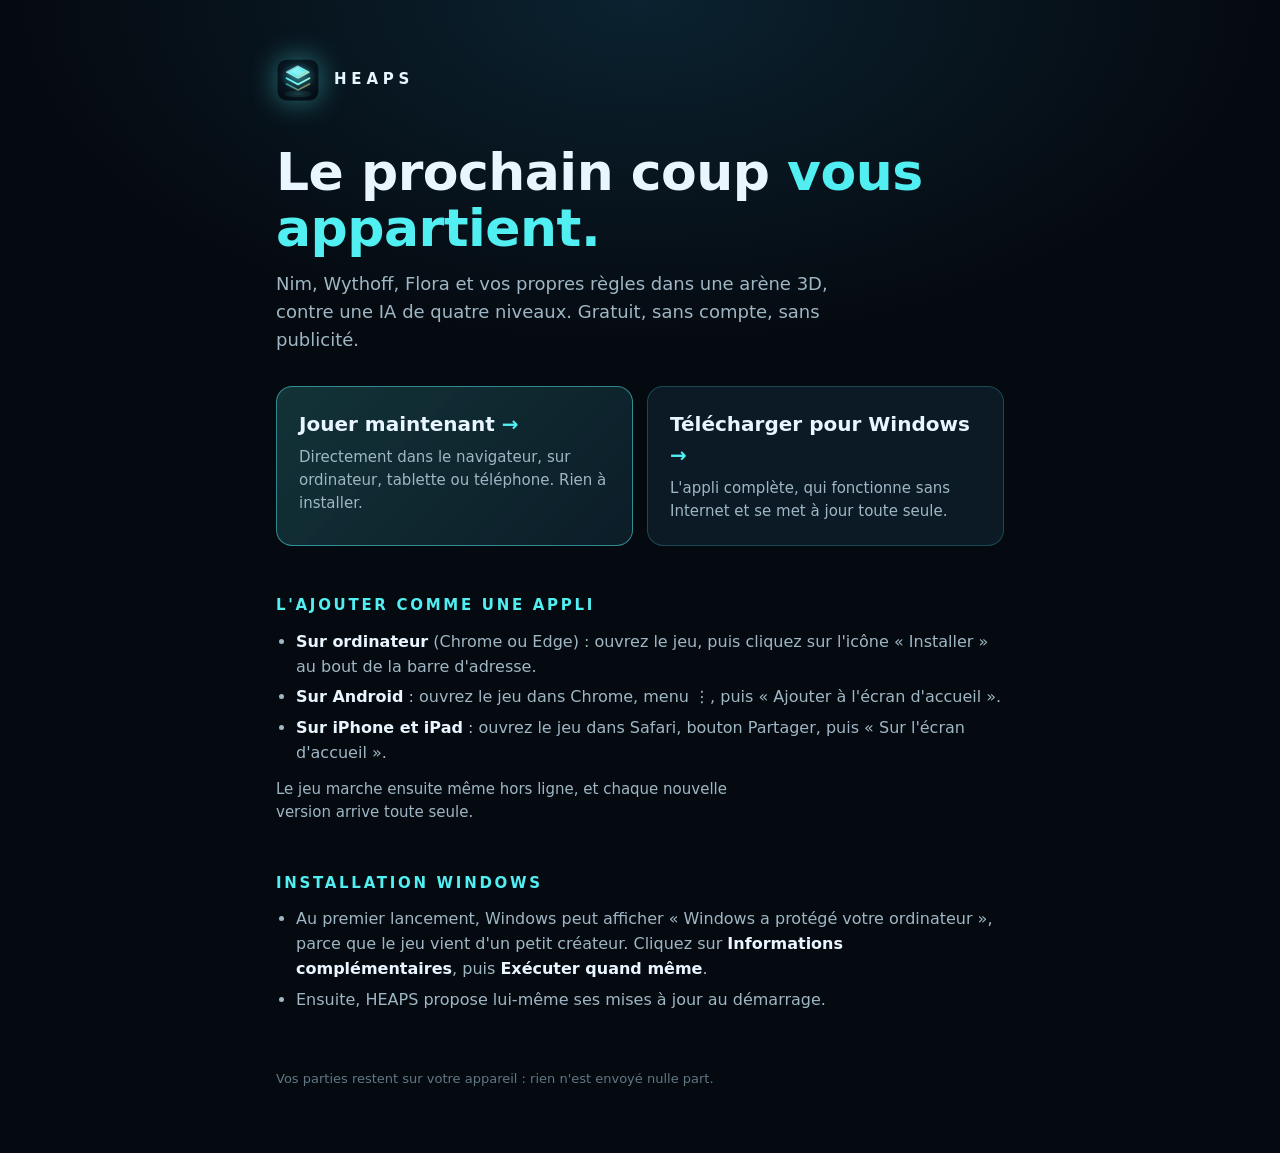
==== index.html @ 8078e32a "Page d'accueil et HEAPS 2.0.0 en version web Co-Authored-By: Claude Opus 5.5 (1M context) <noreply@a" ====
<!doctype html>
<html lang="fr">
<head>
  <meta charset="utf-8">
  <meta name="viewport" content="width=device-width, initial-scale=1">
  <meta name="theme-color" content="#050a10">
  <meta name="color-scheme" content="dark">
  <title>Les jeux de Théo</title>
  <meta name="description" content="HEAPS, le jeu de piles en 3D : jouez dans le navigateur ou installez-le, gratuitement.">
  <link rel="icon" href="heaps-icon.svg" type="image/svg+xml">
  <style>
    :root { --bg: #050a10; --panel: rgba(14, 34, 46, .72); --line: rgba(82, 239, 242, .22); --cyan: #52eff2; --text: #e9f6ff; --muted: #9fb7c4; }
    * { box-sizing: border-box; }
    body { margin: 0; min-height: 100vh; background: radial-gradient(70% 55% at 50% 0%, #0b2230 0%, var(--bg) 70%) fixed, var(--bg); color: var(--text); font: 16px/1.55 'Segoe UI', system-ui, sans-serif; }
    main { max-width: 760px; margin: 0 auto; padding: 56px 16px 64px; }
    header { display: flex; align-items: center; gap: 14px; margin-bottom: 40px; }
    header img { width: 44px; height: 48px; filter: drop-shadow(0 0 14px rgba(82, 239, 242, .45)); }
    header b { font-weight: 700; letter-spacing: .32em; font-size: 15px; }
    h1 { font-size: clamp(34px, 7vw, 52px); line-height: 1.08; margin: 0 0 14px; letter-spacing: -.01em; }
    h1 span { color: var(--cyan); }
    .lead { color: var(--muted); font-size: 18px; margin: 0 0 32px; max-width: 52ch; }
    .choices { display: grid; grid-template-columns: repeat(auto-fit, minmax(260px, 1fr)); gap: 14px; }
    a.card { display: block; padding: 22px; border-radius: 16px; background: var(--panel); border: 1px solid var(--line); color: inherit; text-decoration: none; transition: border-color .2s, transform .2s, box-shadow .2s; }
    a.card:hover, a.card:focus-visible { border-color: var(--cyan); transform: translateY(-2px); box-shadow: 0 10px 40px rgba(82, 239, 242, .12); outline: none; }
    a.card.main { background: linear-gradient(135deg, rgba(82, 239, 242, .18), rgba(14, 34, 46, .8)); border-color: rgba(82, 239, 242, .5); }
    .card strong { display: block; font-size: 20px; margin-bottom: 6px; }
    .card strong::after { content: ' →'; color: var(--cyan); }
    .card p { margin: 0; color: var(--muted); font-size: 15px; }
    h2 { font-size: 15px; letter-spacing: .18em; text-transform: uppercase; color: var(--cyan); margin: 48px 0 12px; font-weight: 600; }
    ul { margin: 0; padding-left: 20px; color: var(--muted); }
    li { margin: 6px 0; }
    li b { color: var(--text); font-weight: 600; }
    footer { margin-top: 56px; color: #5f7884; font-size: 13px; }
  </style>
</head>
<body>
  <main>
    <header><img src="heaps-icon.svg" alt=""><b>HEAPS</b></header>
    <h1>Le prochain coup <span>vous appartient.</span></h1>
    <p class="lead">Nim, Wythoff, Flora et vos propres règles dans une arène 3D, contre une IA de quatre niveaux. Gratuit, sans compte, sans publicité.</p>

    <div class="choices">
      <a class="card main" href="heaps/">
        <strong>Jouer maintenant</strong>
        <p>Directement dans le navigateur, sur ordinateur, tablette ou téléphone. Rien à installer.</p>
      </a>
      <a class="card" href="https://github.com/TheoGir/telechargements/releases/download/heaps-latest/heaps-windows.exe">
        <strong>Télécharger pour Windows</strong>
        <p>L'appli complète, qui fonctionne sans Internet et se met à jour toute seule.</p>
      </a>
    </div>

    <h2>L'ajouter comme une appli</h2>
    <ul>
      <li><b>Sur ordinateur</b> (Chrome ou Edge) : ouvrez le jeu, puis cliquez sur l'icône « Installer » au bout de la barre d'adresse.</li>
      <li><b>Sur Android</b> : ouvrez le jeu dans Chrome, menu ⋮, puis « Ajouter à l'écran d'accueil ».</li>
      <li><b>Sur iPhone et iPad</b> : ouvrez le jeu dans Safari, bouton Partager, puis « Sur l'écran d'accueil ».</li>
    </ul>
    <p class="lead" style="font-size:15px;margin-top:12px">Le jeu marche ensuite même hors ligne, et chaque nouvelle version arrive toute seule.</p>

    <h2>Installation Windows</h2>
    <ul>
      <li>Au premier lancement, Windows peut afficher « Windows a protégé votre ordinateur », parce que le jeu vient d'un petit créateur. Cliquez sur <b>Informations complémentaires</b>, puis <b>Exécuter quand même</b>.</li>
      <li>Ensuite, HEAPS propose lui-même ses mises à jour au démarrage.</li>
    </ul>

    <footer>Vos parties restent sur votre appareil : rien n'est envoyé nulle part.</footer>
  </main>
</body>
</html>
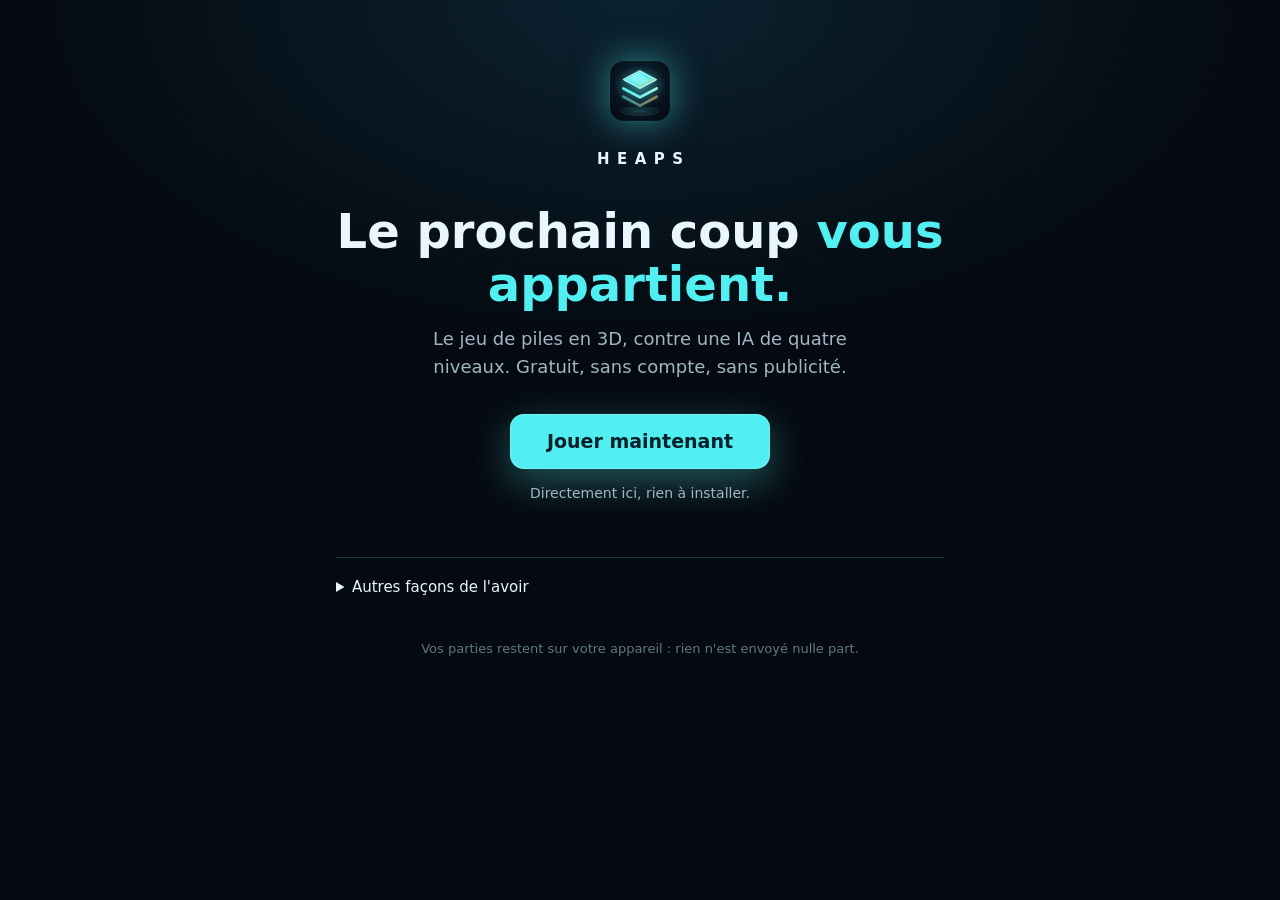
==== commit 9807fce2: "Installer HEAPS en un clic depuis la page d'accueil Un seul bouton adapté à l'appareil : installatio" ====
--- a/index.html
+++ b/index.html
@@ -5,66 +5,107 @@
   <meta name="viewport" content="width=device-width, initial-scale=1">
   <meta name="theme-color" content="#050a10">
   <meta name="color-scheme" content="dark">
-  <title>Les jeux de Théo</title>
-  <meta name="description" content="HEAPS, le jeu de piles en 3D : jouez dans le navigateur ou installez-le, gratuitement.">
+  <title>HEAPS</title>
+  <meta name="description" content="HEAPS, le jeu de piles en 3D : installez-le en un clic, gratuitement.">
   <link rel="icon" href="heaps-icon.svg" type="image/svg+xml">
+  <link rel="manifest" href="manifest.webmanifest">
+  <link rel="apple-touch-icon" href="heaps/apple-touch-icon.png">
   <style>
     :root { --bg: #050a10; --panel: rgba(14, 34, 46, .72); --line: rgba(82, 239, 242, .22); --cyan: #52eff2; --text: #e9f6ff; --muted: #9fb7c4; }
     * { box-sizing: border-box; }
     body { margin: 0; min-height: 100vh; background: radial-gradient(70% 55% at 50% 0%, #0b2230 0%, var(--bg) 70%) fixed, var(--bg); color: var(--text); font: 16px/1.55 'Segoe UI', system-ui, sans-serif; }
-    main { max-width: 760px; margin: 0 auto; padding: 56px 16px 64px; }
-    header { display: flex; align-items: center; gap: 14px; margin-bottom: 40px; }
-    header img { width: 44px; height: 48px; filter: drop-shadow(0 0 14px rgba(82, 239, 242, .45)); }
-    header b { font-weight: 700; letter-spacing: .32em; font-size: 15px; }
-    h1 { font-size: clamp(34px, 7vw, 52px); line-height: 1.08; margin: 0 0 14px; letter-spacing: -.01em; }
+    main { max-width: 640px; margin: 0 auto; padding: 56px 16px 64px; text-align: center; }
+    .logo { width: 64px; height: 70px; filter: drop-shadow(0 0 18px rgba(82, 239, 242, .5)); }
+    .name { display: block; margin: 14px 0 34px; font-weight: 700; letter-spacing: .5em; margin-right: -.5em; font-size: 15px; }
+    h1 { font-size: clamp(32px, 7vw, 48px); line-height: 1.1; margin: 0 0 14px; }
     h1 span { color: var(--cyan); }
-    .lead { color: var(--muted); font-size: 18px; margin: 0 0 32px; max-width: 52ch; }
-    .choices { display: grid; grid-template-columns: repeat(auto-fit, minmax(260px, 1fr)); gap: 14px; }
-    a.card { display: block; padding: 22px; border-radius: 16px; background: var(--panel); border: 1px solid var(--line); color: inherit; text-decoration: none; transition: border-color .2s, transform .2s, box-shadow .2s; }
-    a.card:hover, a.card:focus-visible { border-color: var(--cyan); transform: translateY(-2px); box-shadow: 0 10px 40px rgba(82, 239, 242, .12); outline: none; }
-    a.card.main { background: linear-gradient(135deg, rgba(82, 239, 242, .18), rgba(14, 34, 46, .8)); border-color: rgba(82, 239, 242, .5); }
-    .card strong { display: block; font-size: 20px; margin-bottom: 6px; }
-    .card strong::after { content: ' →'; color: var(--cyan); }
-    .card p { margin: 0; color: var(--muted); font-size: 15px; }
-    h2 { font-size: 15px; letter-spacing: .18em; text-transform: uppercase; color: var(--cyan); margin: 48px 0 12px; font-weight: 600; }
-    ul { margin: 0; padding-left: 20px; color: var(--muted); }
-    li { margin: 6px 0; }
-    li b { color: var(--text); font-weight: 600; }
-    footer { margin-top: 56px; color: #5f7884; font-size: 13px; }
+    .lead { color: var(--muted); font-size: 18px; margin: 0 auto 34px; max-width: 40ch; }
+    .go { display: inline-flex; align-items: center; justify-content: center; gap: 10px; min-width: 260px; padding: 18px 30px; border: 0; border-radius: 14px; background: var(--cyan); color: #04212a; font-family: inherit; font-size: 19px; font-weight: 700; line-height: 1; text-decoration: none; cursor: pointer; box-shadow: 0 0 0 1px rgba(255,255,255,.2) inset, 0 12px 40px rgba(82, 239, 242, .35); transition: transform .15s, box-shadow .15s; }
+    .go:hover, .go:focus-visible { transform: translateY(-2px); box-shadow: 0 0 0 1px rgba(255,255,255,.3) inset, 0 16px 50px rgba(82, 239, 242, .5); outline: none; }
+    .hint { color: var(--muted); font-size: 14px; margin: 14px 0 0; min-height: 1.5em; }
+    .alt { margin-top: 26px; font-size: 15px; color: var(--muted); }
+    .alt a { color: var(--text); }
+    .steps { display: none; text-align: left; margin: 26px auto 0; max-width: 380px; padding: 18px 22px; border-radius: 14px; background: var(--panel); border: 1px solid var(--line); }
+    .steps ol { margin: 0; padding-left: 22px; }
+    .steps li { margin: 8px 0; }
+    .steps b { color: var(--cyan); }
+    details { margin-top: 52px; text-align: left; border-top: 1px solid var(--line); padding-top: 18px; color: var(--muted); font-size: 15px; }
+    summary { cursor: pointer; color: var(--text); }
+    details p { margin: 10px 0; }
+    details a { color: var(--cyan); }
+    footer { margin-top: 40px; color: #5f7884; font-size: 13px; }
   </style>
 </head>
 <body>
   <main>
-    <header><img src="heaps-icon.svg" alt=""><b>HEAPS</b></header>
+    <img class="logo" src="heaps-icon.svg" alt="">
+    <b class="name">HEAPS</b>
     <h1>Le prochain coup <span>vous appartient.</span></h1>
-    <p class="lead">Nim, Wythoff, Flora et vos propres règles dans une arène 3D, contre une IA de quatre niveaux. Gratuit, sans compte, sans publicité.</p>
+    <p class="lead">Le jeu de piles en 3D, contre une IA de quatre niveaux. Gratuit, sans compte, sans publicité.</p>
 
-    <div class="choices">
-      <a class="card main" href="heaps/">
-        <strong>Jouer maintenant</strong>
-        <p>Directement dans le navigateur, sur ordinateur, tablette ou téléphone. Rien à installer.</p>
-      </a>
-      <a class="card" href="https://github.com/TheoGir/telechargements/releases/download/heaps-latest/heaps-windows.exe">
-        <strong>Télécharger pour Windows</strong>
-        <p>L'appli complète, qui fonctionne sans Internet et se met à jour toute seule.</p>
-      </a>
+    <a class="go" id="go" href="heaps/">Jouer maintenant</a>
+    <p class="hint" id="hint">Directement ici, rien à installer.</p>
+
+    <div class="steps" id="ios">
+      <ol>
+        <li>Touchez le bouton <b>Partager</b> en bas de Safari (carré avec une flèche).</li>
+        <li>Choisissez <b>Sur l'écran d'accueil</b>, puis <b>Ajouter</b>.</li>
+      </ol>
     </div>
 
-    <h2>L'ajouter comme une appli</h2>
-    <ul>
-      <li><b>Sur ordinateur</b> (Chrome ou Edge) : ouvrez le jeu, puis cliquez sur l'icône « Installer » au bout de la barre d'adresse.</li>
-      <li><b>Sur Android</b> : ouvrez le jeu dans Chrome, menu ⋮, puis « Ajouter à l'écran d'accueil ».</li>
-      <li><b>Sur iPhone et iPad</b> : ouvrez le jeu dans Safari, bouton Partager, puis « Sur l'écran d'accueil ».</li>
-    </ul>
-    <p class="lead" style="font-size:15px;margin-top:12px">Le jeu marche ensuite même hors ligne, et chaque nouvelle version arrive toute seule.</p>
+    <p class="alt" id="alt"></p>
 
-    <h2>Installation Windows</h2>
-    <ul>
-      <li>Au premier lancement, Windows peut afficher « Windows a protégé votre ordinateur », parce que le jeu vient d'un petit créateur. Cliquez sur <b>Informations complémentaires</b>, puis <b>Exécuter quand même</b>.</li>
-      <li>Ensuite, HEAPS propose lui-même ses mises à jour au démarrage.</li>
-    </ul>
+    <details>
+      <summary>Autres façons de l'avoir</summary>
+      <p><b>Application Windows classique</b> : <a href="https://github.com/TheoGir/telechargements/releases/download/heaps-latest/heaps-windows.exe">heaps-windows.exe</a>. Elle s'installe sans droits administrateur et se met à jour toute seule. Si Windows affiche « Windows a protégé votre ordinateur », cliquez sur « Informations complémentaires » puis « Exécuter quand même » : le jeu vient d'un petit créateur, pas d'un éditeur payant.</p>
+      <p><b>Sur Android</b> : dans Chrome, menu ⋮ puis « Installer l'application ».</p>
+    </details>
 
     <footer>Vos parties restent sur votre appareil : rien n'est envoyé nulle part.</footer>
   </main>
+  <script>
+    // Un seul bouton, adapté à l'appareil : installer en un clic là où le
+    // navigateur le permet (Chrome, Edge, Android), sinon jouer tout de suite.
+    const go = document.getElementById('go');
+    const hint = document.getElementById('hint');
+    const alt = document.getElementById('alt');
+    const ua = navigator.userAgent;
+    const ios = /iPhone|iPad|iPod/.test(ua) || (navigator.platform === 'MacIntel' && navigator.maxTouchPoints > 1);
+    const standalone = matchMedia('(display-mode: standalone), (display-mode: fullscreen)').matches || navigator.standalone;
+    if (standalone) location.replace('heaps/');
+
+    if (ios) {
+      go.textContent = 'Installer HEAPS';
+      hint.textContent = 'Deux gestes dans Safari :';
+      go.addEventListener('click', event => { event.preventDefault(); document.getElementById('ios').style.display = 'block'; });
+      document.getElementById('ios').style.display = 'block';
+      alt.innerHTML = 'Ou <a href="heaps/">jouer tout de suite</a>, sans rien installer.';
+    }
+
+    let offer = null;
+    addEventListener('beforeinstallprompt', event => {
+      event.preventDefault();
+      offer = event;
+      go.textContent = 'Installer HEAPS';
+      hint.textContent = 'Un clic, quelques secondes, aucun avertissement. Il se met à jour tout seul.';
+      alt.innerHTML = 'Ou <a href="heaps/">jouer tout de suite</a> dans le navigateur.';
+    });
+    go.addEventListener('click', async event => {
+      if (!offer) return;
+      event.preventDefault();
+      offer.prompt();
+      const { outcome } = await offer.userChoice;
+      offer = null;
+      if (outcome !== 'accepted') {
+        go.textContent = 'Jouer maintenant';
+        hint.textContent = 'Directement ici, rien à installer.';
+      }
+    });
+    addEventListener('appinstalled', () => {
+      go.textContent = 'Ouvrir HEAPS';
+      hint.textContent = 'C\'est installé : HEAPS est sur votre bureau et dans vos applis.';
+      alt.textContent = '';
+    });
+  </script>
 </body>
 </html>
